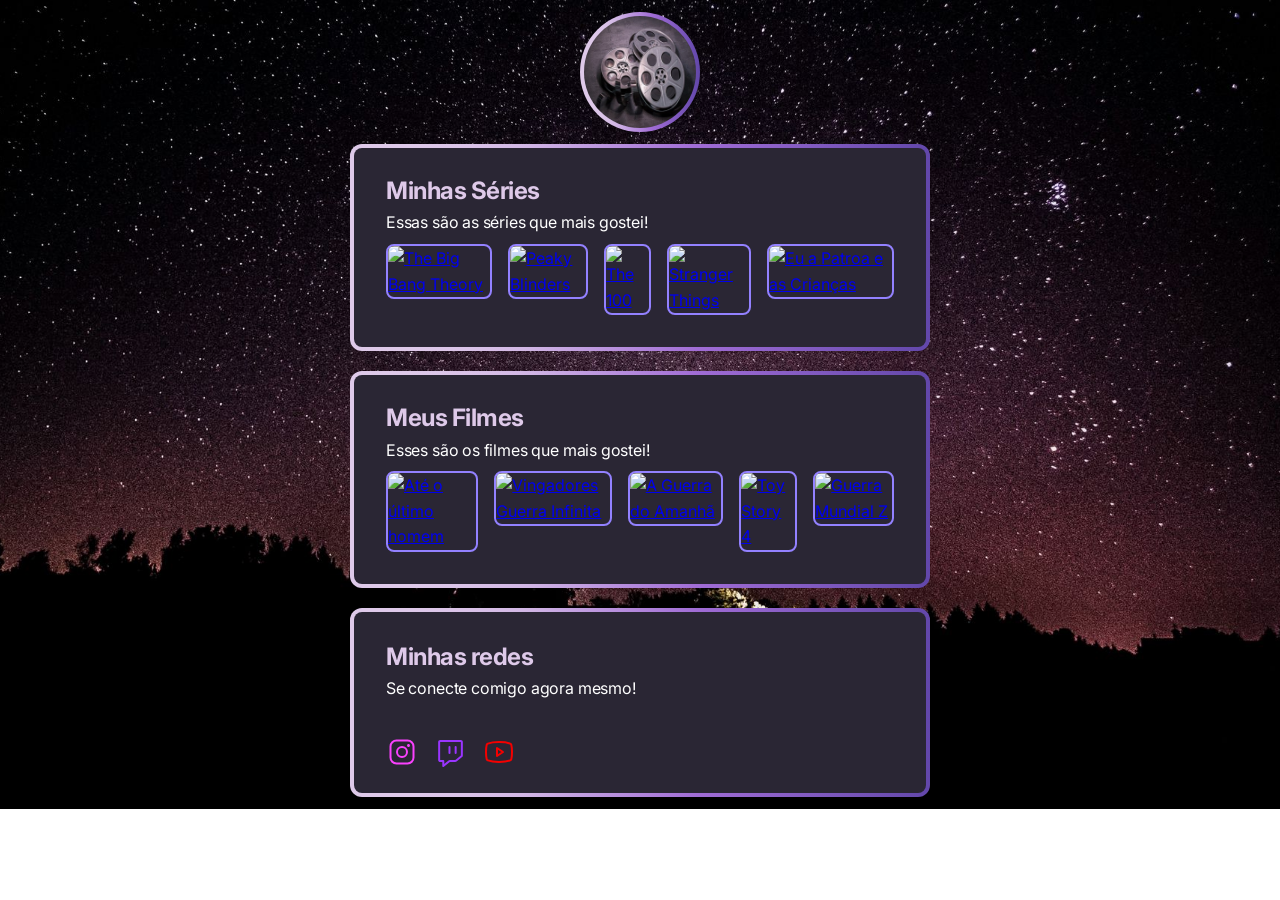
==== index.html @ 0b9cd2e1 "rename" ====
<!DOCTYPE html>
<html lang="pt-br">
<head>
    <link rel="preconnect" href="https://fonts.googleapis.com">
    <link rel="preconnect" href="https://fonts.gstatic.com" crossorigin>
    <link href="https://fonts.googleapis.com/css2?family=Inter:wght@400;900&display=swap" rel="stylesheet">

    <meta charset="UTF-8">
    <meta http-equiv="X-UA-Compatible" content="IE=edge">
    <meta name="viewport" content="width=device-width, initial-scale=1.0">
    <title>Filmes e Séries</title>

    <link rel="stylesheet" href="styles02.css">
</head>
<body>
    <header>
        <div>
              <img src="./assets/movie02.jpg" alt="Movies Image"> 
        </div>
    </header>

    <main>
        <section>
            <div>
                <h2>Minhas Séries</h2>
                <p>Essas são as séries que mais gostei!</p>
                    <ul class="series-list">
                        <li>
                            <a
                            target="_blank"
                            href="https://www.hbomax.com/br/pt/series/urn:hbo:series:GXdRsewUPO5uAuwEAABEI">
                            <img src="https://www.themoviedb.org/t/p/w94_and_h141_bestv2/1oODZKc1dpQZvtZPaZVWR11dzEI.jpg" alt="The Big Bang Theory">
                            </a>
                        </li>

                        <li>
                            <a
                            target="_blank"
                            href="https://www.netflix.com/br/title/80002479">
                            <img src="https://www.themoviedb.org/t/p/w94_and_h141_bestv2/i0uajcHH9yogXMfDHpOXexIukG9.jpg" alt="Peaky Blinders">
                            </a>
                        </li>

                        <li>
                            <a 
                            target="_blank"
                            href="https://www.netflix.com/br/title/70283264">
                            <img src="https://www.themoviedb.org/t/p/w94_and_h141_bestv2/cfhfcEt4bOXuVZkTC0nNBpqqiWb.jpg" alt="The 100">                        
                            </a>
                        </li>

                        <li>
                            <a 
                            target="_blank"
                            href="https://www.netflix.com/br/title/80057281">
                            <img src="https://www.themoviedb.org/t/p/w94_and_h141_bestv2/49WJfeN0moxb9IPfGn8AIqMGskD.jpg" alt="Stranger Things">                        
                            </a>
                        </li>

                        <li>
                            <a
                            target="_blank"
                            href="https://www.starplus.com/pt-br/series/eu-a-patroa-e-as-criancas/2AnYthlKODVw">
                            <img src="https://www.themoviedb.org/t/p/w94_and_h141_bestv2/huMehRjXBkFkO9BWPly1635y0J0.jpg" alt="Eu a Patroa e as Crianças">
                            </a>
                        </li>
                    </ul>
            </div>
        </section>

        <section>
            <div>
                <h2>Meus Filmes</h2>
                <p>Esses são os filmes que mais gostei!</p>

                <ul class="movies-list">

                    <li>
                        <a target="_blank"
                        href="https://www.primevideo.com/detail/amzn1.dv.gti.06b72627-cef1-a054-8bec-94365a33aa3a?ref_=dvm_pds_tit_br_dc_s_g_mkw_szhuDBZAO-dc_pcrid_607089032631&mrntrk=slid__pgrid_122482595757_pgeo_1001773_x__ptid_kwd-796145139339&gclid=CjwKCAjwg5uZBhATEiwAhhRLHi9TXZV-DnAU7bmDBw73RwqyT8AGHz4L1_KXg3VuJZkJE2EenQyYuBoCp1gQAvD_BwE">
                        <img src="https://www.themoviedb.org/t/p/w94_and_h141_bestv2/88sCL8OQMoieKpHClqRCCbcgH6w.jpg" alt="Até o último homem">                     
                        </a>
                    </li>

                    <li>
                        <a
                        target="_blank"
                        href="https://disney.com.br/filmes/avengers-infinity-war">
                        <img src="https://www.themoviedb.org/t/p/w94_and_h141_bestv2/89QTZmn34iwXYeCpVxhC9UrT8sX.jpg" alt="Vingadores Guerra Infinita">
                        </a>
                    </li>

                    <li>
                        <a
                        target="_blank"
                        href="https://www.primevideo.com/detail/amzn1.dv.gti.bdce5aa5-a3a5-498c-84d5-c70d6579f748?ref_=dvm_pds_tit_br_dc_s_g_mkw_sbCljRLWB-dc_pcrid_613051496599&mrntrk=slid__pgrid_123102303306_pgeo_1001773_x__ptid_kwd-1309571955492&gclid=CjwKCAjwg5uZBhATEiwAhhRLHjbZFopTNiuiriqsz9VbjWWOoFVLq6GY2FkyXP7hDpMoBu8SRqPLZhoCR-8QAvD_BwE">
                        <img src="https://www.themoviedb.org/t/p/w94_and_h141_bestv2/lWQ3hI78Az2RHfzDpEuvougqUz7.jpg" alt="A Guerra do Amanhã">
                        </a>
                    </li>

                    <li>
                        <a
                        target="_blank"
                        href="https://disney.com.br/filmes/toy-story-4">
                        <img src="https://www.themoviedb.org/t/p/w94_and_h141_bestv2/csiyO6q8rR74pfgJDjwINzhoick.jpg" alt="Toy Story 4">
                        </a>
                    </li>

                    <li>
                        <a
                        target="_blank"
                        href="https://www.netflix.com/br/title/70262639">
                        <img src="https://www.themoviedb.org/t/p/w94_and_h141_bestv2/5HImW2XT2oN001IzZ4aw2IOLC4j.jpg" alt="Guerra Mundial Z">
                        </a>
                    </li>
                </ul>
            </div>
        </section>

        <section>
            <div>
                <ul class="social-list">
                    <h2>Minhas redes</h2>
                    <p>Se conecte comigo agora mesmo!</p>
                    <ul>
                        <li> <br>
                            <a 
                            target="_blank"
                            href="https://www.instagram.com/luhcas.lima/">
                            <svg width="32" height="32" viewBox="0 0 32 32" fill="none" xmlns="http://www.w3.org/2000/svg">
                                <path d="M16 21C18.7614 21 21 18.7614 21 16C21 13.2386 18.7614 11 16 11C13.2386 11 11 13.2386 11 16C11 18.7614 13.2386 21 16 21Z" stroke="#FA41FE" stroke-width="2" stroke-miterlimit="10"/>
                                <path d="M21.5 4.5H10.5C7.18629 4.5 4.5 7.18629 4.5 10.5V21.5C4.5 24.8137 7.18629 27.5 10.5 27.5H21.5C24.8137 27.5 27.5 24.8137 27.5 21.5V10.5C27.5 7.18629 24.8137 4.5 21.5 4.5Z" stroke="#FA41FE" stroke-width="2" stroke-linecap="round" stroke-linejoin="round"/>
                                <path d="M22.5 11C23.3284 11 24 10.3284 24 9.5C24 8.67157 23.3284 8 22.5 8C21.6716 8 21 8.67157 21 9.5C21 10.3284 21.6716 11 22.5 11Z" fill="#FA41FE"/>
                            </svg>

                            </a>
                        </li>

                        <li> <br>
                            <a 
                            target="_blank"
                            href="https://www.twitch.tv/limerazz">
                            <svg width="33" height="32" viewBox="0 0 33 32" fill="none" xmlns="http://www.w3.org/2000/svg">
                                <path d="M21.2824 25H15.8426C15.6011 25.0001 15.3678 25.0844 15.1852 25.2375L9.28125 30V25H6.1875C5.914 25 5.65169 24.8946 5.4583 24.7071C5.2649 24.5196 5.15625 24.2652 5.15625 24V6C5.15625 5.73478 5.2649 5.48043 5.4583 5.29289C5.65169 5.10536 5.914 5 6.1875 5H26.8125C27.086 5 27.3483 5.10536 27.5417 5.29289C27.7351 5.48043 27.8438 5.73478 27.8438 6V19.5375C27.8417 19.6832 27.8072 19.8267 27.7427 19.9583C27.6782 20.0899 27.5851 20.2065 27.4699 20.3L21.9398 24.7625C21.7572 24.9156 21.5239 24.9999 21.2824 25V25Z" stroke="#9A35FF" stroke-width="2" stroke-linecap="round" stroke-linejoin="round"/>
                                <path d="M21.6562 11V17" stroke="#9A35FF" stroke-width="2" stroke-linecap="round" stroke-linejoin="round"/>
                                <path d="M15.4688 11V17" stroke="#9A35FF" stroke-width="2" stroke-linecap="round" stroke-linejoin="round"/>
                            </svg>
                                
                            </a>
                        </li>

                        <li> <br>
                            <a 
                            target="_blank"
                            href="https://www.youtube.com">
                            <svg width="32" height="32" viewBox="0 0 32 32" fill="none" xmlns="http://www.w3.org/2000/svg">
                                <path d="M20 16L14 12V20L20 16Z" stroke="#F40000" stroke-width="2" stroke-linecap="round" stroke-linejoin="round"/>
                                <path d="M3 16C3 19.725 3.3875 21.9 3.675 23.025C3.75427 23.3302 3.90418 23.6126 4.11262 23.8493C4.32106 24.0859 4.58221 24.2703 4.875 24.3875C9.0625 25.9875 16 25.95 16 25.95C16 25.95 22.9375 25.9875 27.125 24.3875C27.4178 24.2703 27.6789 24.0859 27.8874 23.8493C28.0958 23.6126 28.2457 23.3302 28.325 23.025C28.6125 21.9 29 19.725 29 16C29 12.275 28.6125 10.1 28.325 8.975C28.2457 8.66975 28.0958 8.38741 27.8874 8.15074C27.6789 7.91407 27.4178 7.7297 27.125 7.6125C22.9375 6.0125 16 6.05 16 6.05C16 6.05 9.0625 6.0125 4.875 7.6125C4.58221 7.7297 4.32106 7.91407 4.11262 8.15074C3.90418 8.38741 3.75427 8.66975 3.675 8.975C3.3875 10.1 3 12.275 3 16Z" stroke="#F40000" stroke-width="2" stroke-linecap="round" stroke-linejoin="round"/>
                            </svg>
                                                         
                            </a>
                        </li>
                    </ul>
            </div>
        </section>
    </main>
</body>
</html>
---- styles02.css ----
* {
    margin: 0;
    padding: 0;
    box-sizing: border-box; 
}

/* com os códigos acima conseguimos retirar espaços que o navegador implanta por padrão, chamamos de Reset de CSS */

header {
    padding-top: 12px;        /* espaçamento entre o topo da página */
    height: calc(120px + 12px);
}

header div {
    width: 120px;         /* tamanho da imagem */
    margin: auto;         /* centralizar imagem */
    background-image: linear-gradient(90deg, #dec9e9 10%, #dac3e8 20%, #d2b7e5 30%, #c19ee0 40%, #b185db 50%, #a06cd5 60%, #9163cb 70%, #815ac0 80%, #7251b5 90%, #6247aa 100%);
    border-radius: 50%;
    display: flex;
    padding: 4px;
    transition: transform .3s;  /* templo do efeito na imagem */
}

header div:hover {
    transform: scale(1.1);  /* efeito quando colocamos o mouse sob a imagem */
}

header img {
    width: 112px;           /* tamanho da imagem referente a div */
    border-radius: 50%;     /* utilizado para arredondar a imagem */
}

ul {
    list-style: none; /* utilizamos esse código para retirar o pontilhado em formato de lista */
}

body {
    background-image: url(./assets/bg02.jpg); 
    background-repeat: no-repeat;
    background-size: cover;
    background-position: center center;
}

/* Acima podemos ver que o atributo background-image é usado para selecionarmos uma imagem em nossa pasta.
background-position: top center; é utilizado para iniciarmos a imagem no topo e centralizarmos ela no meio da página.
background-size: 100% auto; utilizamos o 100% para a imagem se adaptar 100% na lateral do navegador quando diminuimos o tamanho do browser, e o AUTO para automatico na altura.
background-repeat: no-repeat; utilizamos para a imagem que escolhemos não se repetir.
background-color: #121214; coloração restante da página após o fim da imagem. */

body * {
    font-family: 'Inter', sans-serif; /* Aqui estamos de fato adicionando a fonte selecionada */
    line-height: 160%;
}

main {
    max-width: 580px;               /* tamanho do cartão em px */
    width: 90%;                     /* 90% referente ao tamanho da tela */
    margin: 12px auto;              /* centralizar os tópicos no meio */
    display: grid;
    gap: 20px;
}

section {
    color: #dec9e9; /* coloração da fonte */
    background-image: linear-gradient(90deg, #dec9e9 10%, #dac3e8 20%, #d2b7e5 30%, #c19ee0 40%, #b185db 50%, #a06cd5 60%, #9163cb 70%, #815ac0 80%, #7251b5 90%, #6247aa 100%);
    padding: 4px;
    border-radius: 12px;

}

section div {
    background-color: #2A2634;
    padding: 32px;
    padding-top: 24px;
    border-radius: 8px;
}

section h2 {
    letter-spacing: -0.47px; /* espaço entre as letras */
}

section p {
    letter-spacing: -0.18px;
    color: white;       /* coloração do texto dentro da Tag P */
    padding-bottom: 6px;
}

section ul {
    display: flex;    /* Utilizamos para colocar as imagens dentro da UL uma do lado da outra */
    gap: 16px;        /* espaçamento entre uma imagem e outra */
    margin-top: 2px;  /* espaço entre os cartões */
}

section ul li {
    transition: transform .3s;

}

section ul li:hover {
    transform: scale(1.1); 
    
}


.series-list img {
    width: 90px;         /* tamanho das imagens */
    border-radius: 8px;  /* bordas arredondadas nas imagens das séries */
    border: 2px solid #9381ff;
}

.movies-list img {
    width: 90px;
    border-radius: 8px;
    border: 2px solid #9381ff;
}

.social-list {
    display: block;
    margin-bottom: -14px;
}



/* ANIMATION */

header div {
    animation: fromTop .7s .2s backwards;   
}

main section {
    animation: fromBottom .7s backwards;
}

main section:nth-child(1) {
    animation-delay: 0;
}

main section:nth-child(2) {
    animation-delay: .4s;
}

main section:nth-child(3) {
    animation-delay: .8s;
}

@keyframes fromTop {
    from {
        opacity: 0;
        transform: translateY(-30px);
    }

    to {
        opacity: 1;
        transform: translateY(0);
    }
}

@keyframes fromBottom {
    from {
        opacity: 0;
        transform: translateX(-30px);
    }

    to {
        opacity: 1;
        transform: translateX(0);
    }
}
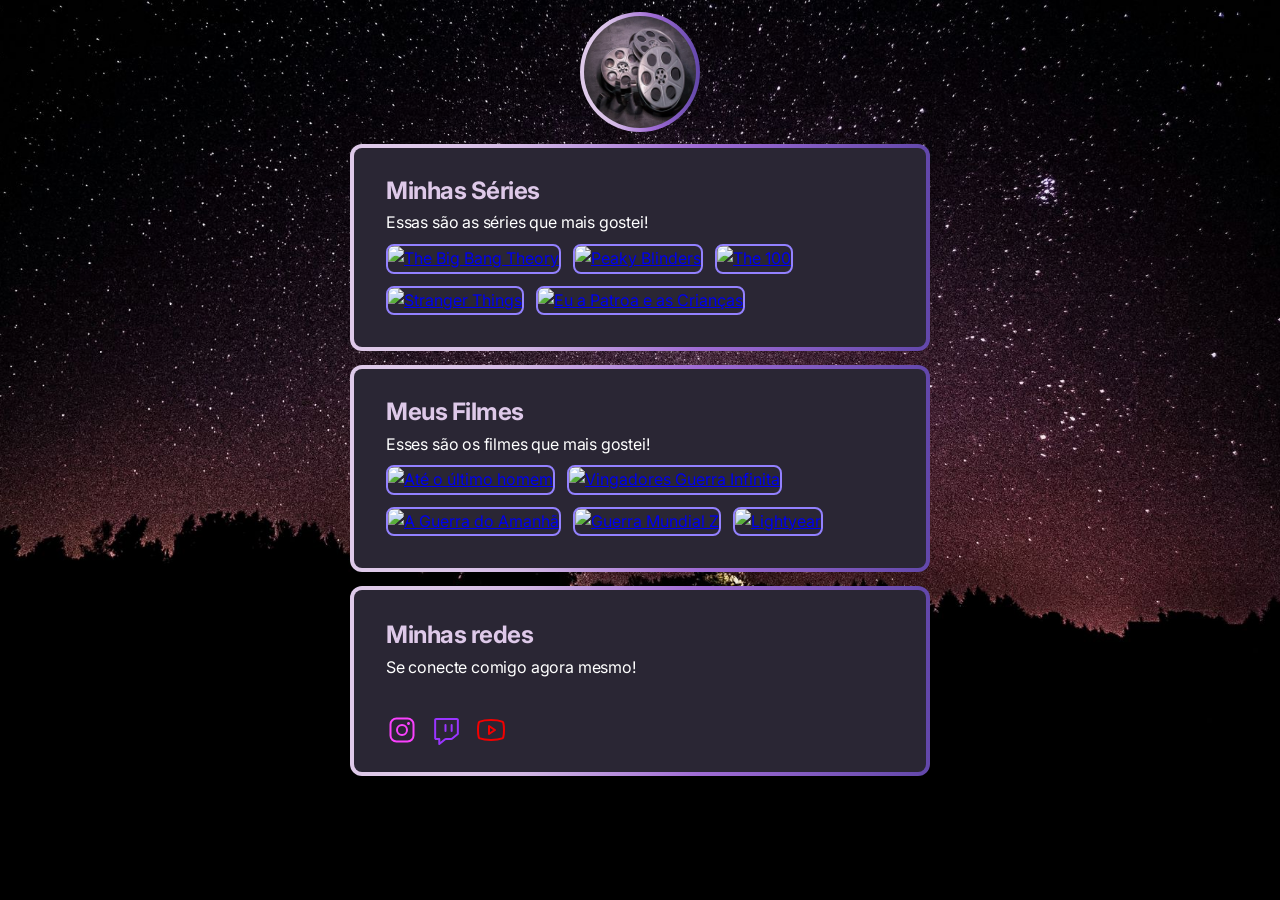
==== commit 957a313d: "correction atualization" ====
--- a/index.html
+++ b/index.html
@@ -6,16 +6,16 @@
     <link href="https://fonts.googleapis.com/css2?family=Inter:wght@400;900&display=swap" rel="stylesheet">
 
     <meta charset="UTF-8">
-    <meta http-equiv="X-UA-Compatible" content="IE=edge">
     <meta name="viewport" content="width=device-width, initial-scale=1.0">
+    <link rel="shortcut icon" href="./assets/film-icon.ico" type="image/x-icon">
     <title>Filmes e Séries</title>
 
-    <link rel="stylesheet" href="styles02.css">
+    <link rel="stylesheet" href="styles.css">
 </head>
 <body>
     <header>
         <div>
-              <img src="./assets/movie02.jpg" alt="Movies Image"> 
+              <img src="./assets/image.jpg" alt="Movies Image"> 
         </div>
     </header>
 
@@ -101,17 +101,17 @@
                     <li>
                         <a
                         target="_blank"
-                        href="https://disney.com.br/filmes/toy-story-4">
-                        <img src="https://www.themoviedb.org/t/p/w94_and_h141_bestv2/csiyO6q8rR74pfgJDjwINzhoick.jpg" alt="Toy Story 4">
+                        href="https://www.netflix.com/br/title/70262639">
+                        <img src="https://www.themoviedb.org/t/p/w94_and_h141_bestv2/5HImW2XT2oN001IzZ4aw2IOLC4j.jpg" alt="Guerra Mundial Z">
                         </a>
                     </li>
 
                     <li>
-                        <a
+                        <a 
                         target="_blank"
-                        href="https://www.netflix.com/br/title/70262639">
-                        <img src="https://www.themoviedb.org/t/p/w94_and_h141_bestv2/5HImW2XT2oN001IzZ4aw2IOLC4j.jpg" alt="Guerra Mundial Z">
-                        </a>
+                        href="https://www.disneyplus.com/pt-br/movies/lightyear/2Pq8mtUg7ztB">
+                        <img src="https://www.themoviedb.org/t/p/w94_and_h141_bestv2/wDnKL1eBkSkGGBK6WoQxZZVDCHU.jpg" alt="Lightyear">
+                       </a>
                     </li>
                 </ul>
             </div>
--- a/styles.css
+++ b/styles.css
@@ -0,0 +1,170 @@
+* {
+    margin: 0;
+    padding: 0;
+    box-sizing: border-box; 
+}
+
+/* com os códigos acima conseguimos retirar espaços que o navegador implanta por padrão, chamamos de Reset de CSS */
+
+ul {
+    list-style: none; /* utilizamos esse código para retirar o pontilhado em formato de lista */
+}
+
+body {
+    background-image: url(./assets/bg.jpg); 
+    background-repeat: no-repeat;
+    background-size: cover;
+    background-position: center center;
+    background-color: black;
+}
+
+/* Acima podemos ver que o atributo background-image é usado para selecionarmos uma imagem em nossa pasta.
+background-position: top center; é utilizado para iniciarmos a imagem no topo e centralizarmos ela no meio da página.
+background-size: 100% auto; utilizamos o 100% para a imagem se adaptar 100% na lateral do navegador quando diminuimos o tamanho do browser, e o AUTO para automatico na altura.
+background-repeat: no-repeat; utilizamos para a imagem que escolhemos não se repetir.
+background-color: #121214; coloração restante da página após o fim da imagem. */
+
+body * {
+    font-family: 'Inter', sans-serif; /* Aqui estamos de fato adicionando a fonte selecionada */
+    line-height: 160%;
+}
+
+header {
+    padding-top: 12px;        /* espaçamento entre o topo da página */
+    height: calc(120px + 12px);
+}
+
+header div {
+    width: 120px;         /* tamanho da imagem */
+    margin: auto;         /* centralizar imagem */
+    background-image: linear-gradient(90deg, #dec9e9 10%, #dac3e8 20%, #d2b7e5 30%, #c19ee0 40%, #b185db 50%, #a06cd5 60%, #9163cb 70%, #815ac0 80%, #7251b5 90%, #6247aa 100%);
+    border-radius: 50%;
+    display: flex;
+    padding: 4px;
+    transition: transform .3s;  /* templo do efeito na imagem */
+}
+
+header div:hover {
+    transform: scale(1.1);  /* efeito quando colocamos o mouse sob a imagem */
+}
+
+header img {
+    width: 112px;           /* tamanho da imagem referente a div */
+    border-radius: 50%;     /* utilizado para arredondar a imagem */
+}
+
+main {
+    max-width: 580px;               /* tamanho do cartão em px */
+    width: 90%;                     /* 90% referente ao tamanho da tela */
+    margin: 12px auto;              /* centralizar os tópicos no meio */
+    display: grid;
+    gap: 14px;
+}
+
+section {
+    color: #dec9e9; /* coloração da fonte */
+    background-image: linear-gradient(90deg, #dec9e9 10%, #dac3e8 20%, #d2b7e5 30%, #c19ee0 40%, #b185db 50%, #a06cd5 60%, #9163cb 70%, #815ac0 80%, #7251b5 90%, #6247aa 100%);
+    padding: 4px;
+    border-radius: 12px;
+
+}
+
+section div {
+    background-color: #2A2634;
+    padding: 32px;
+    padding-top: 24px;
+    border-radius: 8px;
+}
+
+section h2 {
+    letter-spacing: -0.47px; /* espaço entre as letras */
+}
+
+section p {
+    letter-spacing: -0.18px;
+    color: white;       /* coloração do texto dentro da Tag P */
+    padding-bottom: 6px;
+}
+
+section ul {
+    display: flex;    /* Utilizamos para colocar as imagens dentro da UL uma do lado da outra */
+    flex-wrap: wrap;
+    gap: 12px;        /* espaçamento entre uma imagem e outra */
+    margin-top: 2px;  /* espaço entre os cartões */
+}
+
+section ul li {
+    transition: transform .3s;
+
+}
+
+section ul li:hover {
+    transform: scale(1.1); 
+    
+}
+
+
+.series-list img {
+    width: 90px;         /* tamanho das imagens */
+    border-radius: 8px;  /* bordas arredondadas nas imagens das séries */
+    border: 2px solid #9381ff;
+}
+
+.movies-list img {
+    width: 90px;
+    border-radius: 8px;
+    border: 2px solid #9381ff;
+}
+
+.social-list {
+    display: block;
+    margin-bottom: -14px;
+}
+
+
+
+/* ANIMATION */
+
+header div {
+    animation: fromTop .7s .2s backwards;   
+}
+
+main section {
+    animation: fromBottom .7s backwards;
+}
+
+main section:nth-child(1) {
+    animation-delay: 0;
+}
+
+main section:nth-child(2) {
+    animation-delay: .4s;
+}
+
+main section:nth-child(3) {
+    animation-delay: .8s;
+}
+
+@keyframes fromTop {
+    from {
+        opacity: 0;
+        transform: translateY(-30px);
+    }
+
+    to {
+        opacity: 1;
+        transform: translateY(0);
+    }
+}
+
+@keyframes fromBottom {
+    from {
+        opacity: 0;
+        transform: translateX(-30px);
+    }
+
+    to {
+        opacity: 1;
+        transform: translateX(0);
+    }
+}
